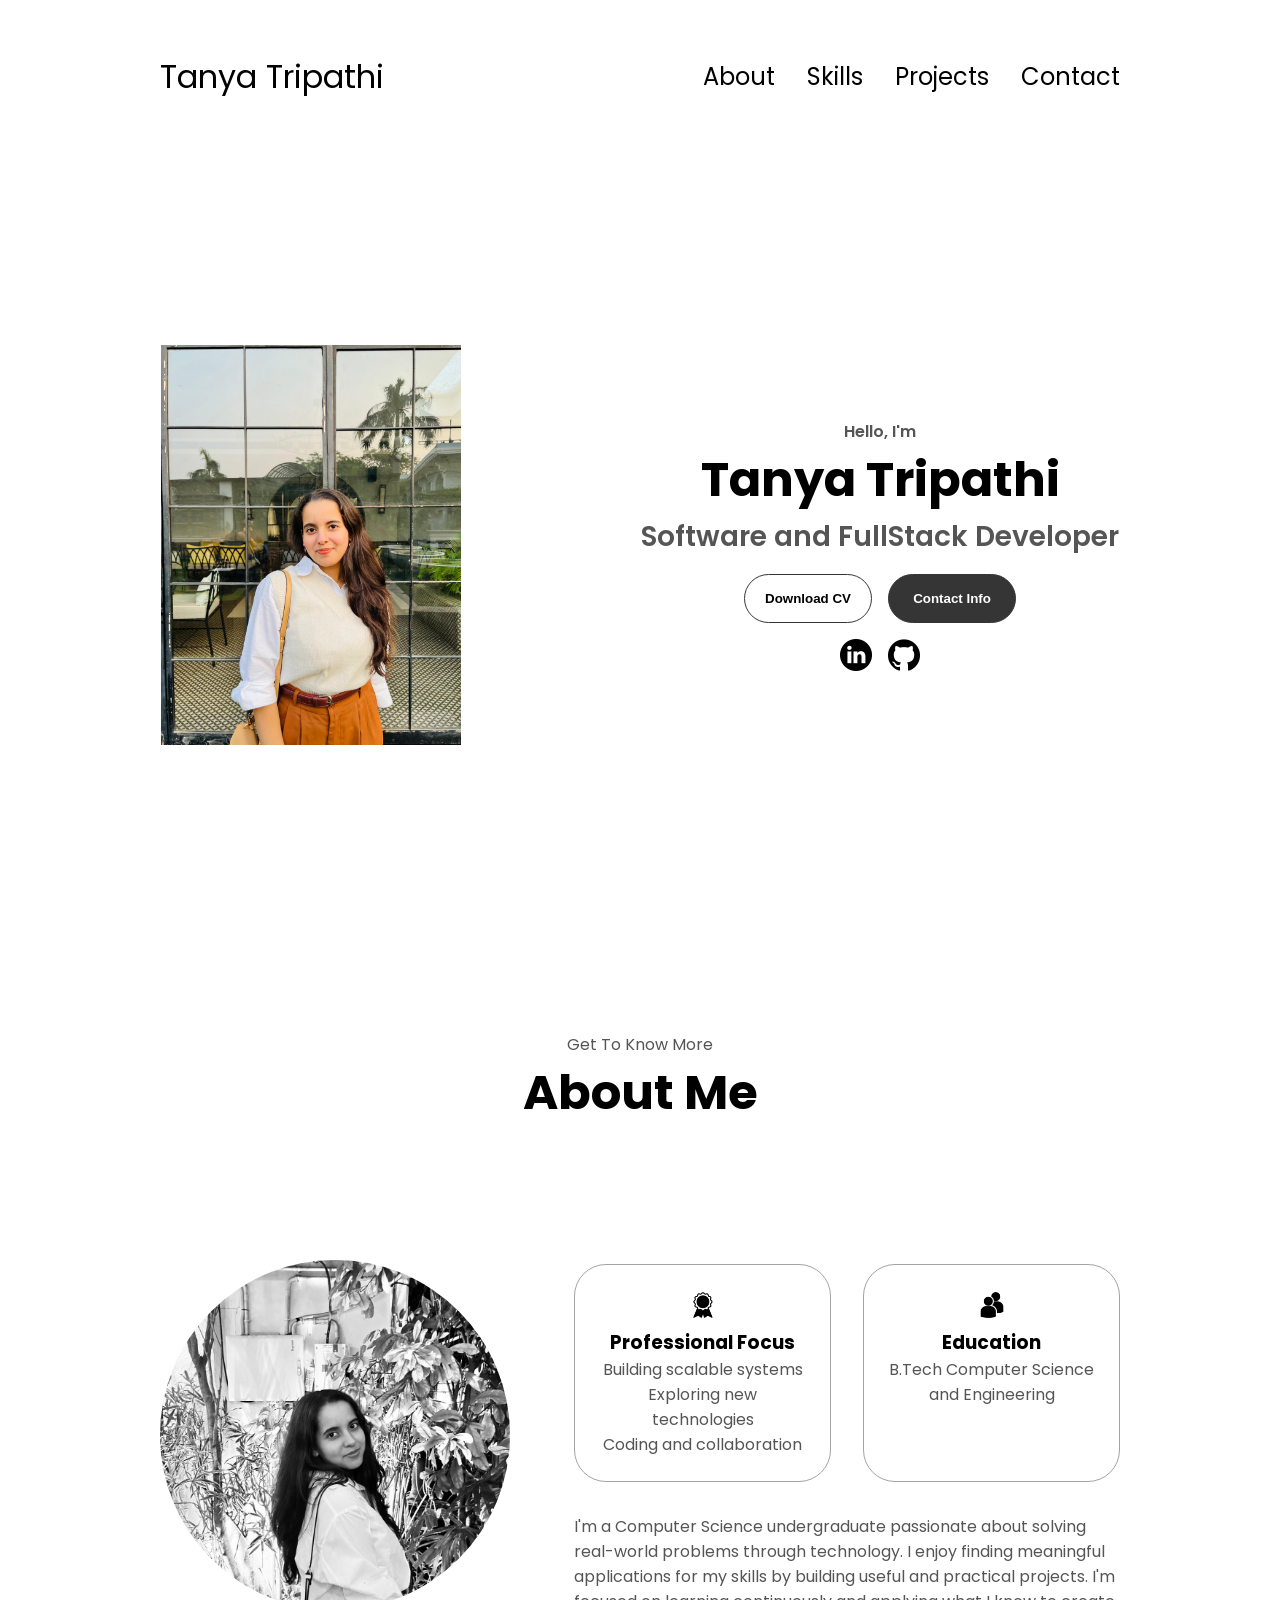
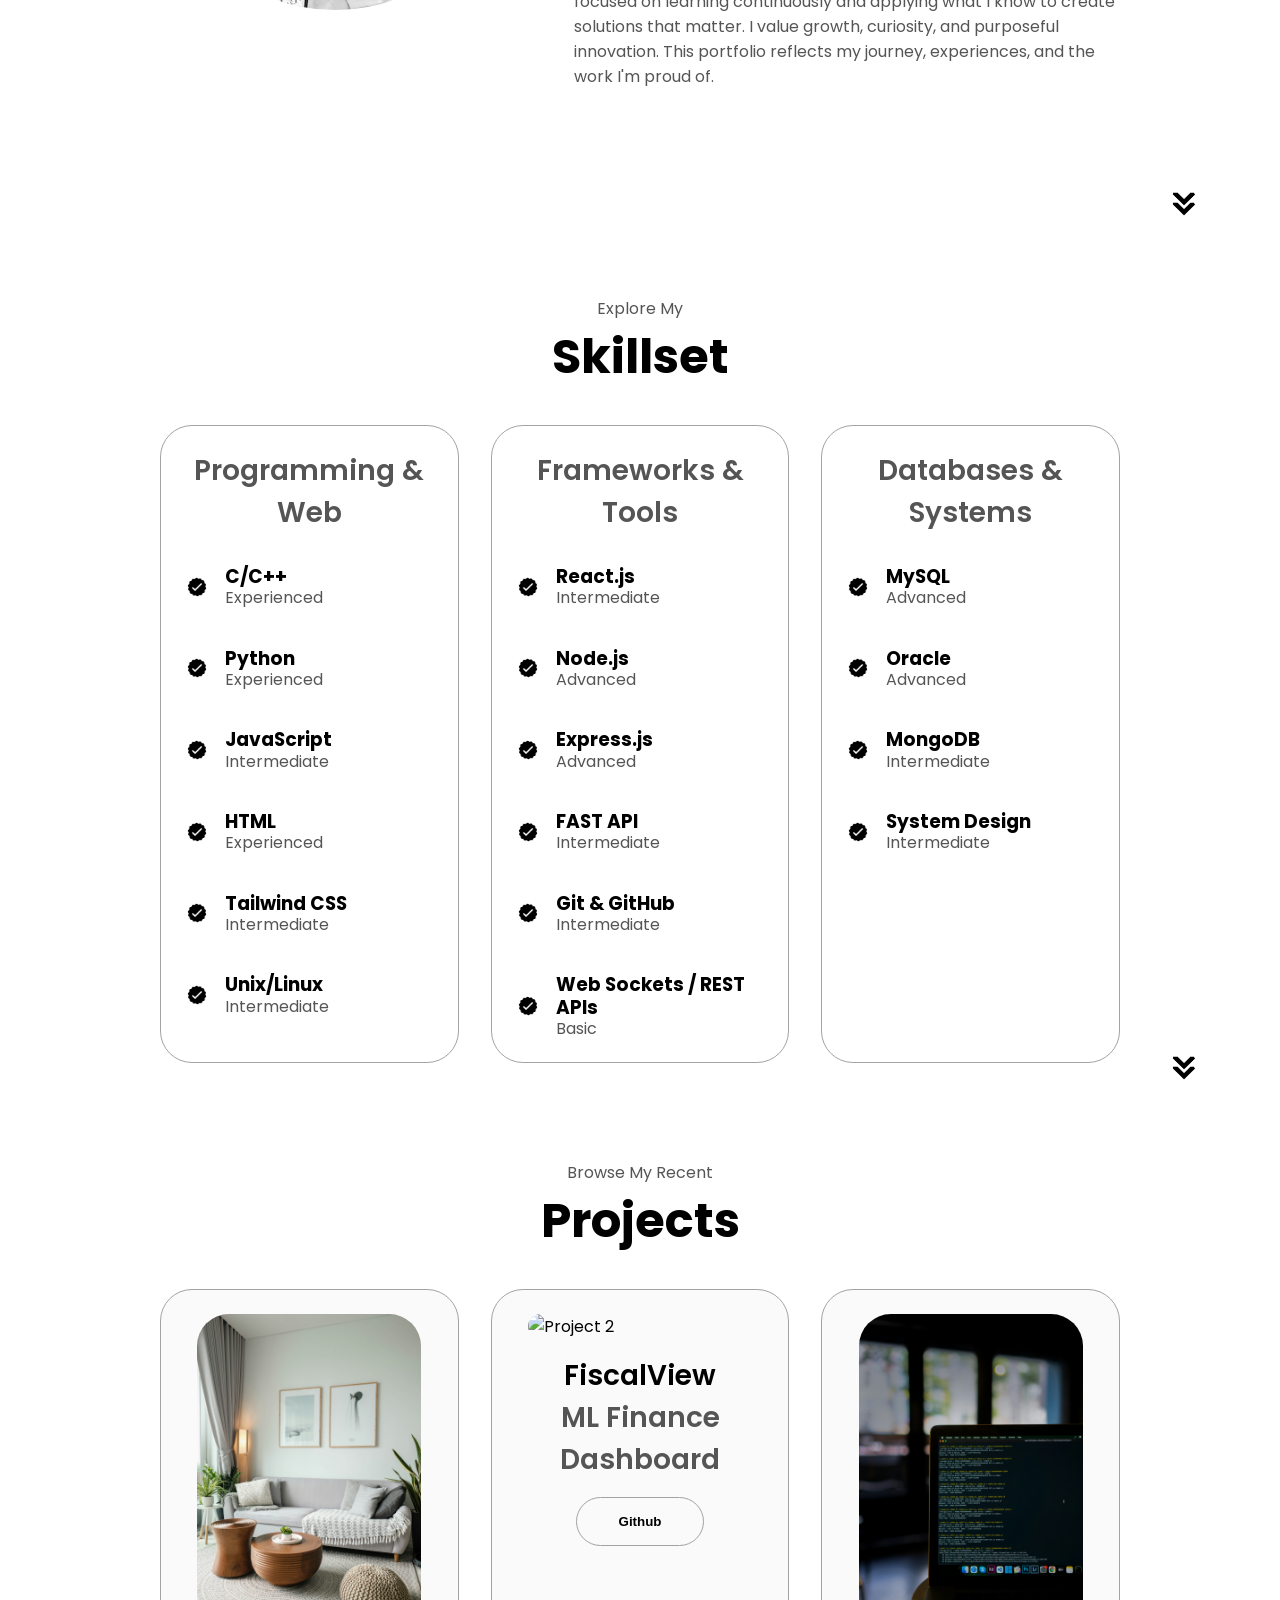
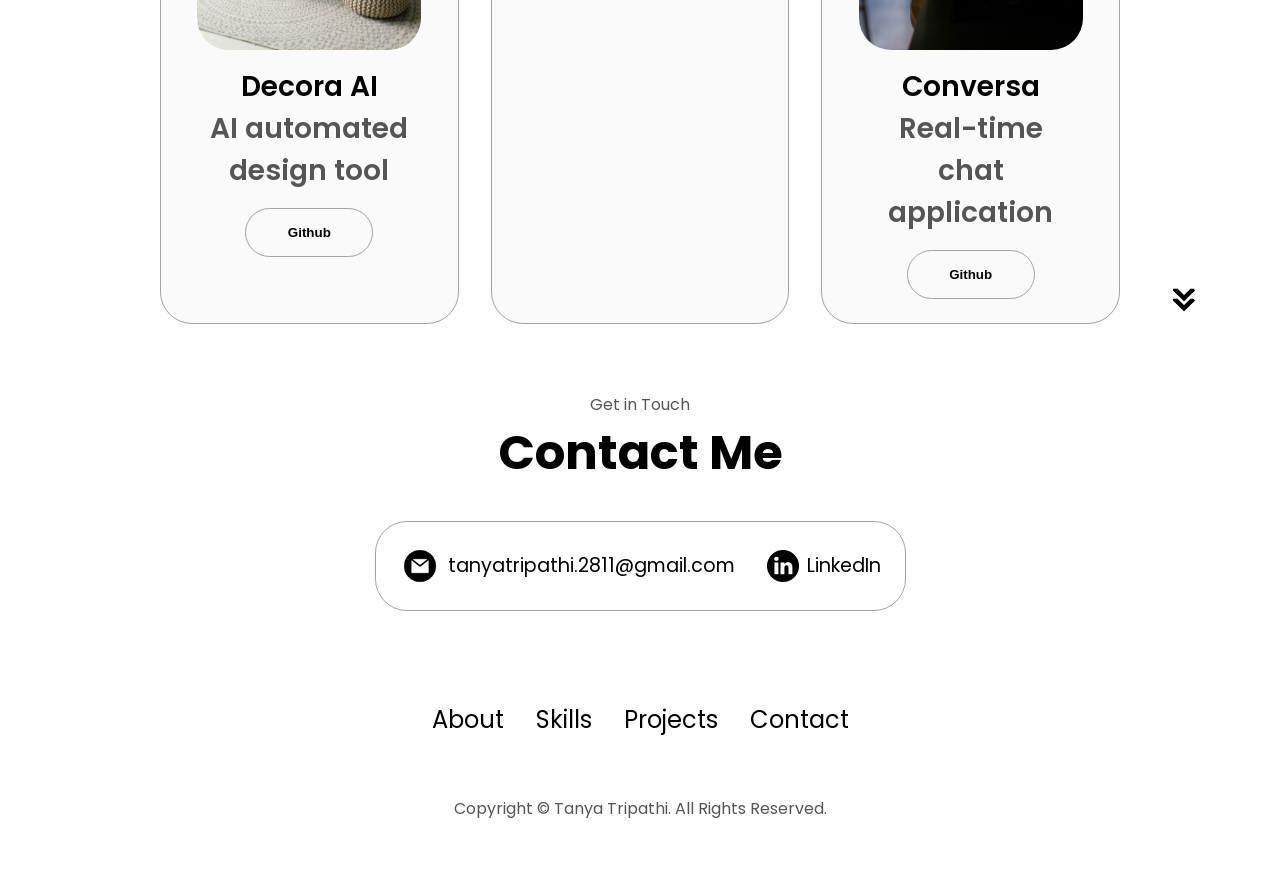
==== index.html @ eac54f80 "Updated portfolio files" ====
<!DOCTYPE html>
<html lang="en">
  <head>
    <meta charset="UTF-8" />
    <meta http-equiv="X-UA-Compatible" content="IE=edge" />
    <meta name="viewport" content="width=device-width, initial-scale=1.0" />
    <title>My Portfolio</title>
    <link rel="stylesheet" href="style.css" />
    <link rel="stylesheet" href="mediaqueries.css" />
  </head>
  <body>
    <nav id="desktop-nav">
      <div class="logo">Tanya Tripathi</div>
      <div>
        <ul class="nav-links">
          <li><a href="#about">About</a></li>
          <li><a href="#skillset">Skills</a></li>
          <li><a href="#projects">Projects</a></li>
          <li><a href="#contact">Contact</a></li>
        </ul>
      </div>
    </nav>
    <nav id="hamburger-nav">
      <div class="logo">Tanya Tripathi</div>
      <div class="hamburger-menu">
        <div class="hamburger-icon" onclick="toggleMenu()">
          <span></span>
          <span></span>
          <span></span>
        </div>
        <div class="menu-links">
          <li><a href="#about" onclick="toggleMenu()">About</a></li>
          <li><a href="#skillset" onclick="toggleMenu()">Skills</a></li>
          <li><a href="#projects" onclick="toggleMenu()">Projects</a></li>
          <li><a href="#contact" onclick="toggleMenu()">Contact</a></li>
        </div>
      </div>
    </nav>
    <section id="profile">
      <div class="section__pic-container">
        <img src="./assets/pic1.jpg" alt="John Doe profile picture" />
      </div>
      <div class="section__text">
        <p class="section__text__p1">Hello, I'm</p>
        <h1 class="title">Tanya Tripathi</h1>
        <p class="section__text__p2">Software and FullStack Developer</p>
        <div class="btn-container">
          <button
            class="btn btn-color-2"
            onclick="window.open('./assets/Tanya_Tripathi_Resume.pdf')"
          >
          Download CV
          </button>
          <button class="btn btn-color-1" onclick="location.href=''">
            Contact Info
          </button>
        </div>
        <div id="socials-container">
          <img
            src="./assets/linkedin.png"
            alt="My LinkedIn profile"
            class="icon"
            onclick="location.href='https://www.linkedin.com/in/tanya-tripathi280803/'"
            
          />
          <img
            src="./assets/github.png"
            alt="My Github profile"
            class="icon"
            onclick="location.href='https://github.com/TANYATRIPATHI123'"
          />
        </div>
      </div>
    </section>
    <section id="about">
      <p class="section__text__p1">Get To Know More</p>
      <h1 class="title">About Me</h1>
      <div class="section-container">
        <div class="section__pic-container">
          <img
            src="./assets/pic2.jpg"
            alt="Profile picture"
            class="about-pic"
          />
        </div>
        <div class="about-details-container">
          <div class="about-containers">
            <div class="details-container">
              <img
                src="./assets/experience.png"
                alt="Experience icon"
                class="icon"
              />
              <h3>Professional Focus</h3>
              <p>Building scalable systems<br/>Exploring new technologies<br/>Coding and collaboration</p>
            </div>
            <div class="details-container">
              <img
                src="./assets/education.png"
                alt="Education icon"
                class="icon"
              />
              <h3>Education</h3>
              <p>B.Tech Computer Science and Engineering</p>
            </div>
          </div>
          <div class="text-container">
            <p>
              I'm a Computer Science undergraduate passionate about solving real-world problems through technology. 
              I enjoy finding meaningful applications for my skills by building useful and practical projects.
              I'm focused on learning continuously and applying what I know to create solutions that matter.
              I value growth, curiosity, and purposeful innovation. 
              This portfolio reflects my journey, experiences, and the work I'm proud of.
            </p>
          </div>
        </div>
      </div>
      <img
        src="./assets/arrow.png"
        alt="Arrow icon"
        class="icon arrow"
        onclick="location.href='./#experience'"
      />
    </section>
    <section id="experience">
  <p class="section__text__p1">Explore My</p>
  <h1 class="title">Skillset</h1>
  <div class="experience-details-container">
    <div class="about-containers">
      
      <!-- Programming & Web Technologies -->
      <div class="details-container">
        <h2 class="experience-sub-title">Programming & Web</h2>
        <div class="article-container">
          <article>
            <img src="./assets/checkmark.png" alt="Experience icon" class="icon" />
            <div>
              <h3>C/C++</h3>
              <p>Experienced</p>
            </div>
          </article>
          <article>
            <img src="./assets/checkmark.png" alt="Experience icon" class="icon" />
            <div>
              <h3>Python</h3>
              <p>Experienced</p>
            </div>
          </article>
          <article>
            <img src="./assets/checkmark.png" alt="Experience icon" class="icon" />
            <div>
              <h3>JavaScript</h3>
              <p>Intermediate</p>
            </div>
          </article>
          <article>
            <img src="./assets/checkmark.png" alt="Experience icon" class="icon" />
            <div>
              <h3>HTML</h3>
              <p>Experienced</p>
            </div>
          </article>
          <article>
            <img src="./assets/checkmark.png" alt="Experience icon" class="icon" />
            <div>
              <h3>Tailwind CSS</h3>
              <p>Intermediate</p>
            </div>
          </article>
          <article>
            <img src="./assets/checkmark.png" alt="Experience icon" class="icon" />
            <div>
              <h3>Unix/Linux</h3>
              <p>Intermediate</p>
            </div>
          </article>
        </div>
      </div>

      <!-- Frameworks & Tools -->
      <div class="details-container">
        <h2 class="experience-sub-title">Frameworks & Tools</h2>
        <div class="article-container">
          <article>
            <img src="./assets/checkmark.png" alt="Experience icon" class="icon" />
            <div>
              <h3>React.js</h3>
              <p>Intermediate</p>
            </div>
          </article>
          <article>
            <img src="./assets/checkmark.png" alt="Experience icon" class="icon" />
            <div>
              <h3>Node.js</h3>
              <p>Advanced</p>
            </div>
          </article>
          <article>
            <img src="./assets/checkmark.png" alt="Experience icon" class="icon" />
            <div>
              <h3>Express.js</h3>
              <p>Advanced</p>
            </div>
          </article>
          <article>
            <img src="./assets/checkmark.png" alt="Experience icon" class="icon" />
            <div>
              <h3>FAST API</h3>
              <p>Intermediate</p>
            </div>
          </article>
          <article>
            <img src="./assets/checkmark.png" alt="Experience icon" class="icon" />
            <div>
              <h3>Git & GitHub</h3>
              <p>Intermediate</p>
            </div>
          </article>
          <article>
            <img src="./assets/checkmark.png" alt="Experience icon" class="icon" />
            <div>
              <h3>Web Sockets / REST APIs</h3>
              <p>Basic</p>
            </div>
          </article>
        </div>
      </div>

      <!-- Databases & Systems -->
      <div class="details-container">
        <h2 class="experience-sub-title">Databases & Systems</h2>
        <div class="article-container">
          <article>
            <img src="./assets/checkmark.png" alt="Experience icon" class="icon" />
            <div>
              <h3>MySQL</h3>
              <p>Advanced</p>
            </div>
          </article>
          <article>
            <img src="./assets/checkmark.png" alt="Experience icon" class="icon" />
            <div>
              <h3>Oracle</h3>
              <p>Advanced</p>
            </div>
          </article>
          <article>
            <img src="./assets/checkmark.png" alt="Experience icon" class="icon" />
            <div>
              <h3>MongoDB</h3>
              <p>Intermediate</p>
            </div>
          </article>
          <article>
            <img src="./assets/checkmark.png" alt="Experience icon" class="icon" />
            <div>
              <h3>System Design</h3>
              <p>Intermediate</p>
            </div>
          </article>
        </div>
      </div>

    </div>
  </div>

  <img
    src="./assets/arrow.png"
    alt="Arrow icon"
    class="icon arrow"
    onclick="location.href='./#projects'"
  />
</section>

    <section id="projects">
      <p class="section__text__p1">Browse My Recent</p>
      <h1 class="title">Projects</h1>
      <div class="experience-details-container">
        <div class="about-containers">
          <div class="details-container color-container">
            <div class="article-container">
              <img
                src="./assets/project-1.jpg"
                alt="Project 1"
                class="project-img"
              />
            </div>
            <h2 class="experience-sub-title project-title">Decora AI<br/><p>AI automated design tool</p></h2>
            <div class="btn-container">
              <button
                class="btn btn-color-2 project-btn"
                onclick="location.href='https://github.com/TANYATRIPATHI123/DecoraAI'"
              >
                Github
              </button>
            </div>
          </div>
          <div class="details-container color-container">
            <div class="article-container">
              <img
                src="./assets/project-2.jpg"
                alt="Project 2"
                class="project-img"
              />
            </div>
            <h2 class="experience-sub-title project-title">FiscalView<br/><p>ML Finance Dashboard</p></h2>
            <div class="btn-container">
              <button
                class="btn btn-color-2 project-btn"
                onclick="location.href='https://github.com/TANYATRIPATHI123/FINANCE_DASHBOARD'"
              >
                Github
              </button>
            </div>
          </div>
          <div class="details-container color-container">
            <div class="article-container">
              <img
                src="./assets/project-3.jpg"
                alt="Project 3"
                class="project-img"
              />
            </div>
            <h2 class="experience-sub-title project-title">Conversa<br/><p>Real-time chat application</p></h2>
            <div class="btn-container">
              <button
                class="btn btn-color-2 project-btn"
                onclick="location.href='https://github.com/TANYATRIPATHI123/Conversa'"
              >
                Github
              </button>
            </div>
          </div>
        </div>
      </div>
      <img
        src="./assets/arrow.png"
        alt="Arrow icon"
        class="icon arrow"
        onclick="location.href='./#contact'"
      />
    </section>
    <section id="contact">
      <p class="section__text__p1">Get in Touch</p>
      <h1 class="title">Contact Me</h1>
      <div class="contact-info-upper-container">
        <div class="contact-info-container">
          <img
            src="./assets/email.png"
            alt="Email icon"
            class="icon contact-icon email-icon"
          />
          <p><a href="mailto:examplemail@gmail.com">tanyatripathi.2811@gmail.com</a></p>
        </div>
        <div class="contact-info-container">
          <img
            src="./assets/linkedin.png"
            alt="LinkedIn icon"
            class="icon contact-icon"
          />
          <p><a href="https://www.linkedin.com/in/tanya-tripathi280803/">LinkedIn</a></p>
        </div>
      </div>
    </section>
    <footer>
      <nav>
        <div class="nav-links-container">
          <ul class="nav-links">
            <li><a href="#about">About</a></li>
            <li><a href="#skillset">Skills</a></li>
            <li><a href="#projects">Projects</a></li>
            <li><a href="#contact">Contact</a></li>
          </ul>
        </div>
      </nav>
      <p>Copyright &#169; Tanya Tripathi. All Rights Reserved.</p>
    </footer>
    <script src="script.js"></script>
  </body>
</html>
---- style.css ----
/* GENERAL */

@import url("https://fonts.googleapis.com/css2?family=Poppins:wght@300;400;500;600&display=swap");

* {
  margin: 0;
  padding: 0;
}

body {
  font-family: "Poppins", sans-serif;
}

html {
  scroll-behavior: smooth;
}

p {
  color: rgb(85, 85, 85);
}

/* TRANSITION */

a,
.btn {
  transition: all 300ms ease;
}

/* DESKTOP NAV */

nav,
.nav-links {
  display: flex;
}

nav {
  justify-content: space-around;
  align-items: center;
  height: 17vh;
}

.nav-links {
  gap: 2rem;
  list-style: none;
  font-size: 1.5rem;
}

a {
  color: black;
  text-decoration: none;
  text-decoration-color: white;
}

a:hover {
  color: grey;
  text-decoration: underline;
  text-underline-offset: 1rem;
  text-decoration-color: rgb(181, 181, 181);
}

.logo {
  font-size: 2rem;
}

.logo:hover {
  cursor: default;
}

/* HAMBURGER MENU */

#hamburger-nav {
  display: none;
}

.hamburger-menu {
  position: relative;
  display: inline-block;
}

.hamburger-icon {
  display: flex;
  flex-direction: column;
  justify-content: space-between;
  height: 24px;
  width: 30px;
  cursor: pointer;
}

.hamburger-icon span {
  width: 100%;
  height: 2px;
  background-color: black;
  transition: all 0.3 ease-in-out;
}

.menu-links {
  position: absolute;
  top: 100%;
  right: 0;
  background-color: white;
  width: fit-content;
  max-height: 0;
  overflow: hidden;
  transition: all 0.3 ease-in-out;
}

.menu-links a {
  display: block;
  padding: 10px;
  text-align: center;
  font-size: 1.5rem;
  color: black;
  text-decoration: none;
  transition: all 0.3 ease-in-out;
}

.menu-links li {
  list-style: none;
}

.menu-links.open {
  max-height: 300px;
}

.hamburger-icon.open span:first-child {
  transform: rotate(45deg) translate(10px, 5px);
}

.hamburger-icon.open span:nth-child(2) {
  opacity: 0;
}

.hamburger-icon.open span:last-child {
  transform: rotate(-45deg) translate(10px, -5px);
}

.hamburger-icon span:first-child {
  transform: none;
}

.hamburger-icon span:first-child {
  opacity: 1;
}

.hamburger-icon span:first-child {
  transform: none;
}

/* SECTIONS */

section {
  padding-top: 4vh;
  height: 96vh;
  margin: 0 10rem;
  box-sizing: border-box;
  min-height: fit-content;
}

.section-container {
  display: flex;
}

/* PROFILE SECTION */

#profile {
  display: flex;
  justify-content: center;
  gap: 5rem;
  height: 80vh;
}

.section__pic-container {
  display: flex;
  height: 400px;
  width: 400px;
  margin: auto 0;
}

.section__text {
  align-self: center;
  text-align: center;
}

.section__text p {
  font-weight: 600;
}

.section__text__p1 {
  text-align: center;
}

.section__text__p2 {
  font-size: 1.75rem;
  margin-bottom: 1rem;
}

.title {
  font-size: 3rem;
  text-align: center;
}

#socials-container {
  display: flex;
  justify-content: center;
  margin-top: 1rem;
  gap: 1rem;
}

/* ICONS */

.icon {
  cursor: pointer;
  height: 2rem;
}

/* BUTTONS */

.btn-container {
  display: flex;
  justify-content: center;
  gap: 1rem;
}

.btn {
  font-weight: 600;
  transition: all 300ms ease;
  padding: 1rem;
  width: 8rem;
  border-radius: 2rem;
}

.btn-color-1,
.btn-color-2 {
  border: rgb(53, 53, 53) 0.1rem solid;
}

.btn-color-1:hover,
.btn-color-2:hover {
  cursor: pointer;
}

.btn-color-1,
.btn-color-2:hover {
  background: rgb(53, 53, 53);
  color: white;
}

.btn-color-1:hover {
  background: rgb(0, 0, 0);
}

.btn-color-2 {
  background: none;
}

.btn-color-2:hover {
  border: rgb(255, 255, 255) 0.1rem solid;
}

.btn-container {
  gap: 1rem;
}

/* ABOUT SECTION */

#about {
  position: relative;
}

.about-containers {
  gap: 2rem;
  margin-bottom: 2rem;
  margin-top: 2rem;
}

.about-details-container {
  justify-content: center;
  flex-direction: column;
}

.about-containers,
.about-details-container {
  display: flex;
}

.about-pic {
  border-radius: 50%;
  width: 350px;  
  height: 350px;  
  object-fit: cover; 
}


.arrow {
  position: absolute;
  right: -5rem;
  bottom: 2.5rem;
}

.details-container {
  padding: 1.5rem;
  flex: 1;
  background: white;
  border-radius: 2rem;
  border: rgb(53, 53, 53) 0.1rem solid;
  border-color: rgb(163, 163, 163);
  text-align: center;
}

.section-container {
  gap: 4rem;
  height: 80%;
}

.section__pic-container {
  height: 400px;
  width: 400px;
  margin: auto 0;
}

/* EXPERIENCE SECTION */

#experience {
  position: relative;
}

.experience-sub-title {
  color: rgb(85, 85, 85);
  font-weight: 600;
  font-size: 1.75rem;
  margin-bottom: 2rem;
}

.experience-details-container {
  display: flex;
  justify-content: center;
  flex-direction: column;
}

.article-container {
  display: flex;
  text-align: initial;
  flex-wrap: wrap;
  flex-direction: row;
  gap: 2.5rem;
  justify-content: space-around;
}

article {
  display: flex;
  align-items: center;
  gap: 1rem;
  width: 100%;
}

article .icon {
  width: 24px;
  height: 24px;
  flex-shrink: 0;
  object-fit: contain; /* Ensures image doesn't stretch */
}

article div {
  display: flex;
  flex-direction: column;
  justify-content: center;
  line-height: 1.2; /* Prevents extra vertical space */
}

article h3, article p {
  margin: 0; /* Remove default spacing */
  padding: 0;
}

/* PROJECTS SECTION */

#projects {
  position: relative;
}

.color-container {
  border-color: rgb(163, 163, 163);
  background: rgb(250, 250, 250);
}

.project-img {
  border-radius: 2rem;
  width: 90%;
  height: 90%;
}

.project-title {
  margin: 1rem;
  color: black;
}

.project-btn {
  color: black;
  border-color: rgb(163, 163, 163);
}

/* CONTACT */

#contact {
  display: flex;
  justify-content: center;
  flex-direction: column;
  height: 70vh;
}

.contact-info-upper-container {
  display: flex;
  justify-content: center;
  border-radius: 2rem;
  border: rgb(53, 53, 53) 0.1rem solid;
  border-color: rgb(163, 163, 163);
  background: (250, 250, 250);
  margin: 2rem auto;
  padding: 0.5rem;
}

.contact-info-container {
  display: flex;
  align-items: center;
  justify-content: center;
  gap: 0.5rem;
  margin: 1rem;
}

.contact-info-container p {
  font-size: larger;
}

.contact-icon {
  cursor: default;
}

.email-icon {
  height: 2.5rem;
}

/* FOOTER SECTION */

footer {
  height: 26vh;
  margin: 0 1rem;
}

footer p {
  text-align: center;
}
---- mediaqueries.css ----
@media screen and (max-width: 1400px) {
  #profile {
    height: 83vh;
    margin-bottom: 6rem;
  }
  .about-containers {
    flex-wrap: wrap;
  }
  #contact,
  #projects {
    height: fit-content;
  }
}

@media screen and (max-width: 1200px) {
  #desktop-nav {
    display: none;
  }
  #hamburger-nav {
    display: flex;
  }
  #experience,
  .experience-details-container {
    margin-top: 2rem;
  }
  #profile,
  .section-container {
    display: block;
  }
  .arrow {
    display: none;
  }
  section,
  .section-container {
    height: fit-content;
  }
  section {
    margin: 0 5%;
  }
  .section__pic-container {
    width: 275px;
    height: 275px;
    margin: 0 auto 2rem;
  }
  .about-containers {
    margin-top: 0;
  }
}

@media screen and (max-width: 600px) {
  #contact,
  footer {
    height: 40vh;
  }
  #profile {
    height: 83vh;
    margin-bottom: 0;
  }
  article {
    font-size: 1rem;
  }
  footer nav {
    height: fit-content;
    margin-bottom: 2rem;
  }
  .about-containers,
  .contact-info-upper-container,
  .btn-container {
    flex-wrap: wrap;
  }
  .contact-info-container {
    margin: 0;
  }
  .contact-info-container p,
  .nav-links li a {
    font-size: 1rem;
  }
  .experience-sub-title {
    font-size: 1.25rem;
  }
  .logo {
    font-size: 1.5rem;
  }
  .nav-links {
    flex-direction: column;
    gap: 0.5rem;
    text-align: center;
  }
  .section__pic-container {
    width: auto;
    height: 46vw;
    justify-content: center;
  }
  .section__text__p2 {
    font-size: 1.25rem;
  }
  .title {
    font-size: 2rem;
  }
  .text-container {
    text-align: justify;
  }
}
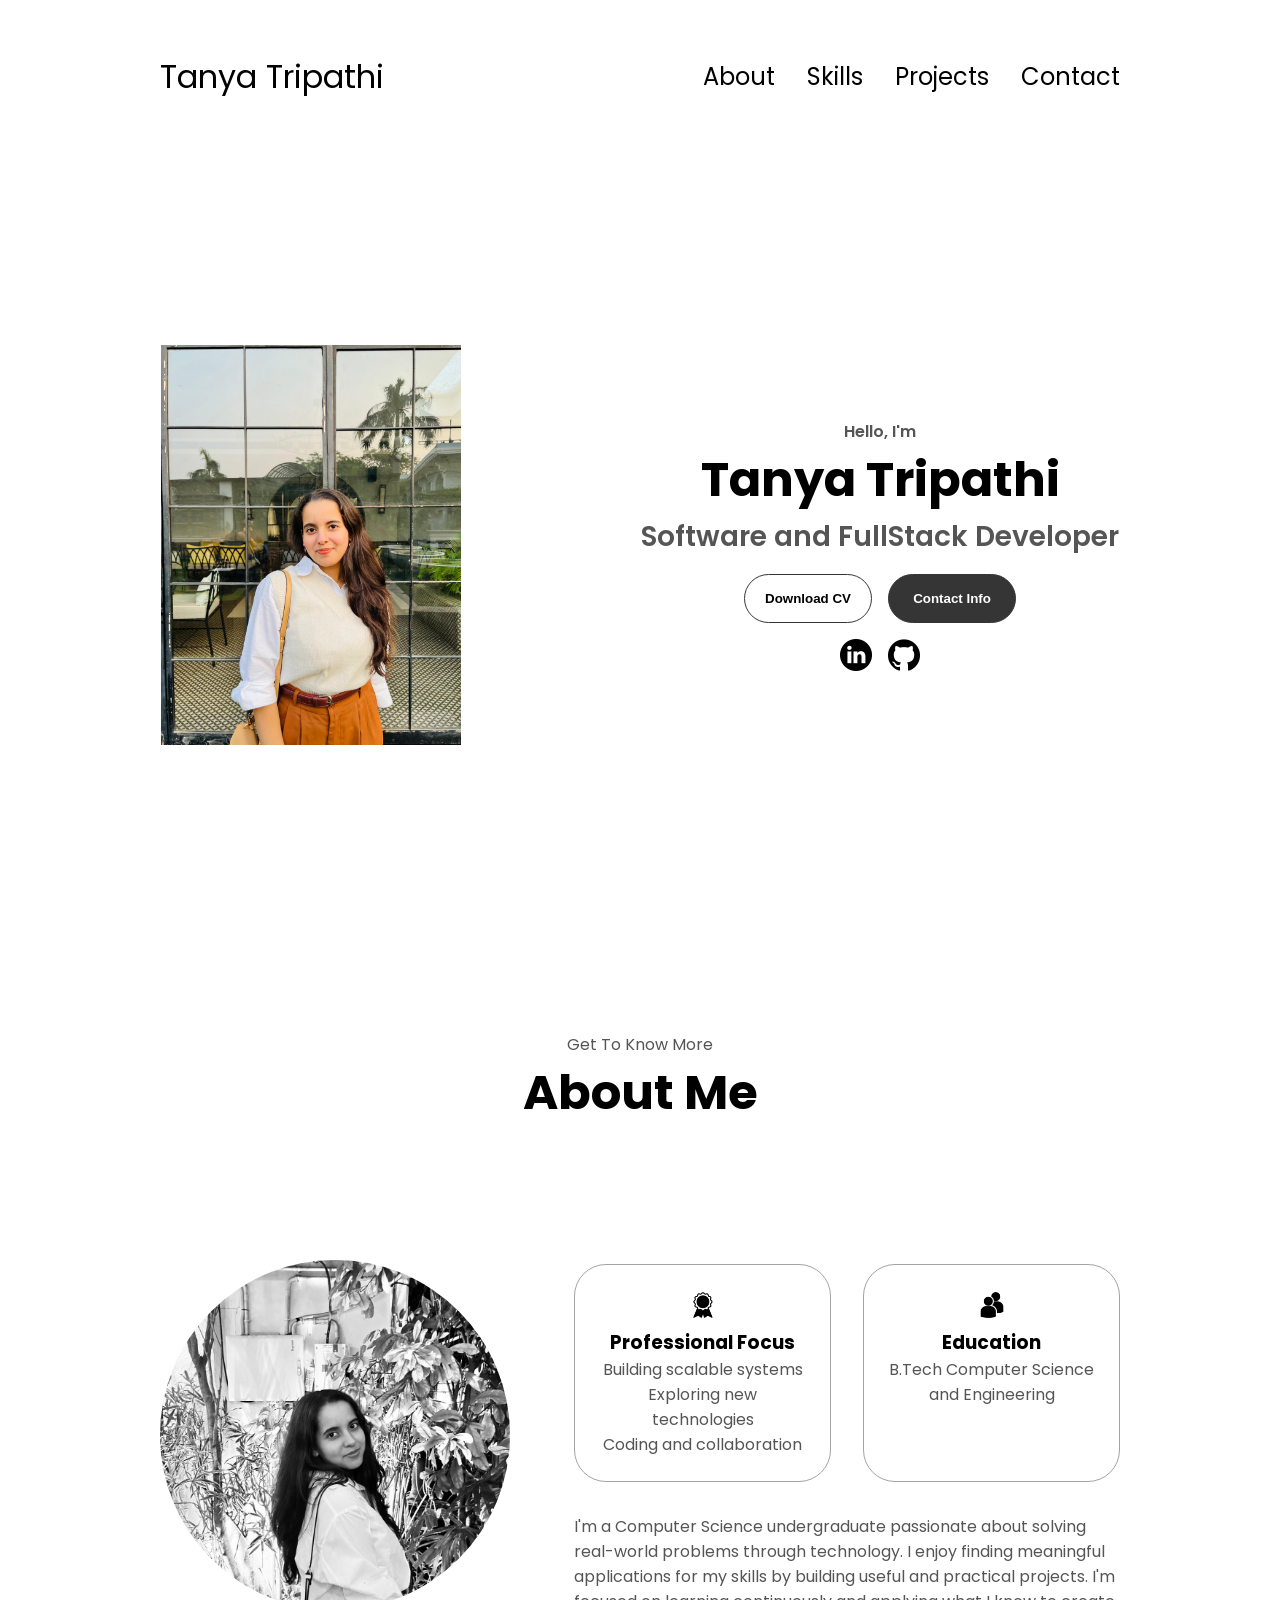
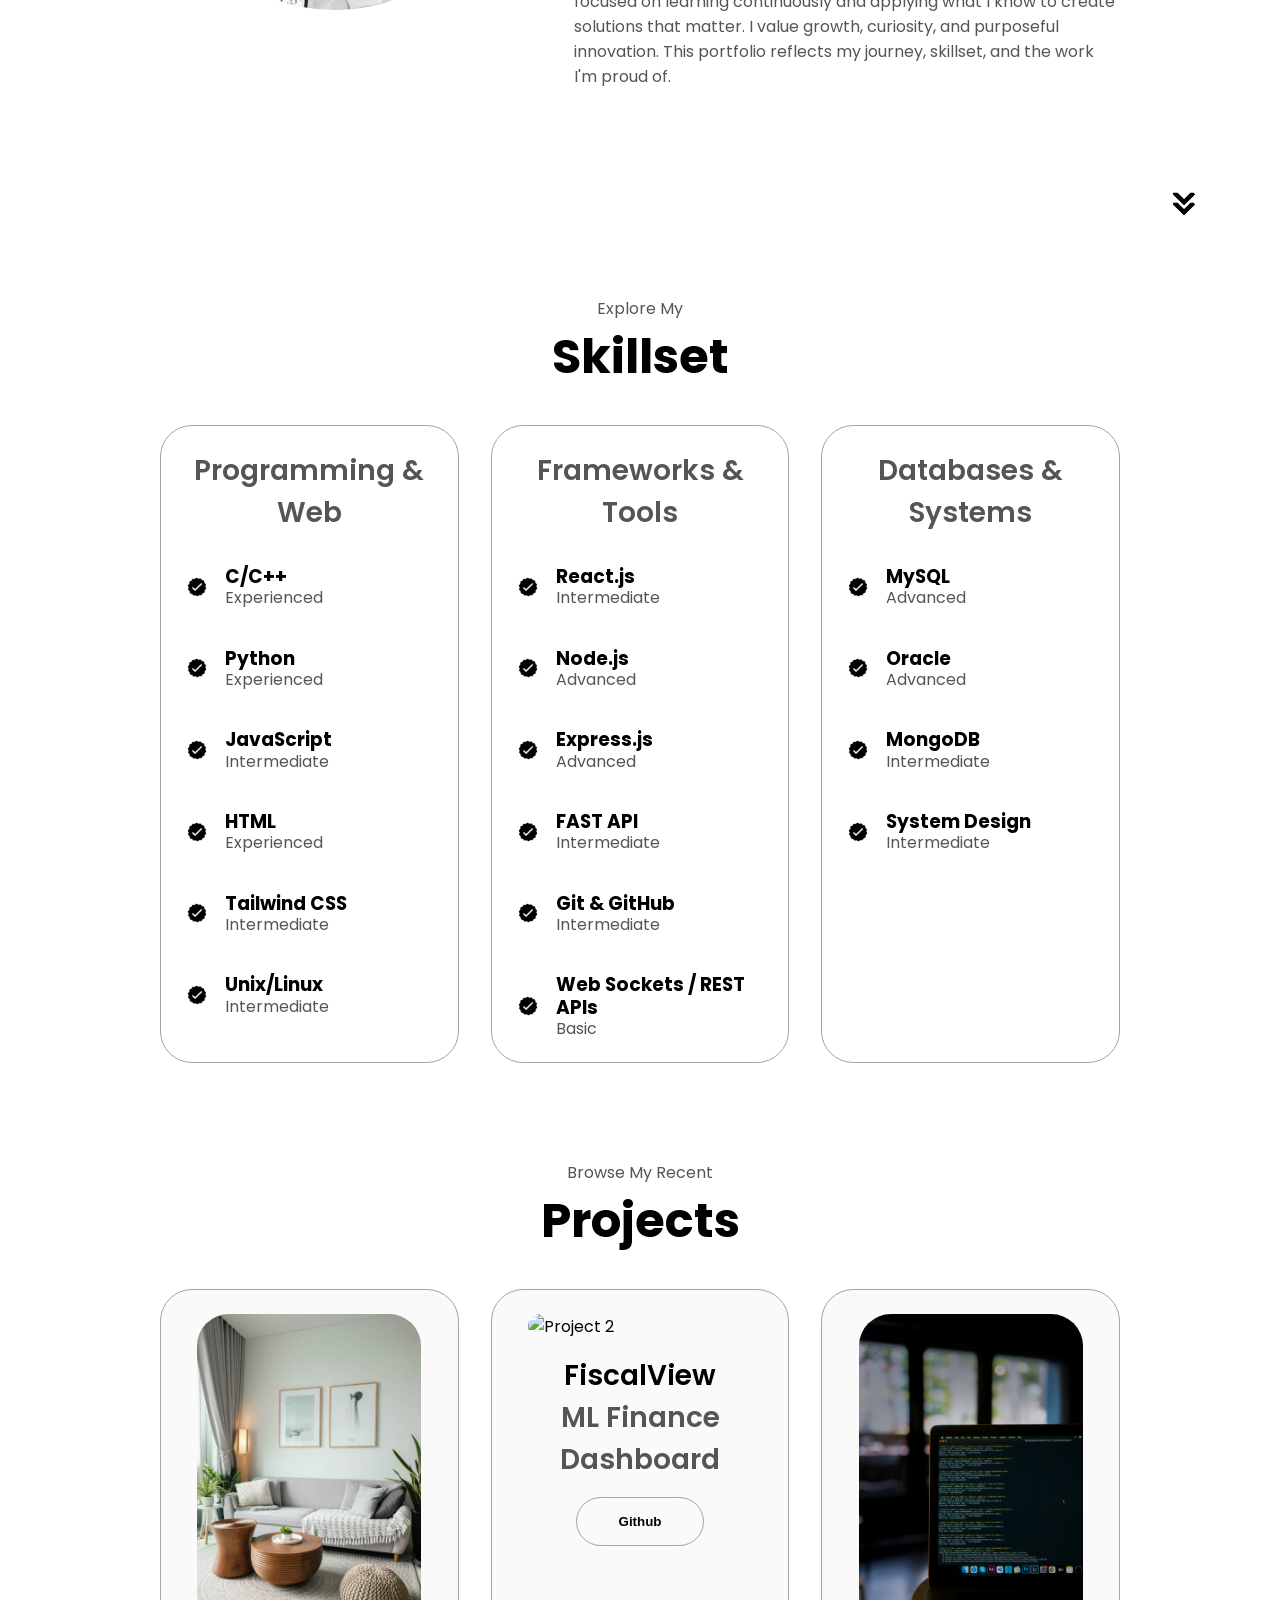
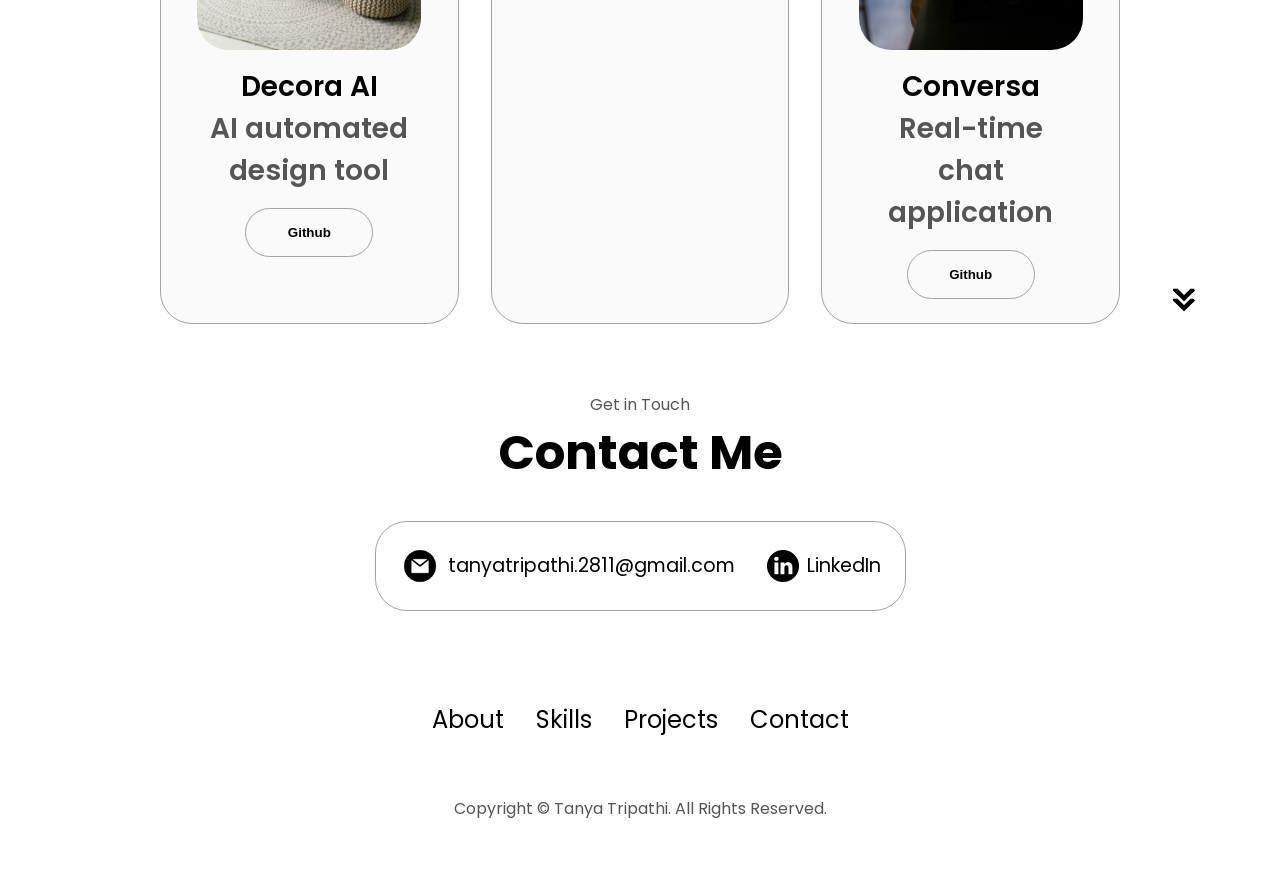
==== commit 4d066ea1: "Updated layout and fixed navbar styling" ====
--- a/index.html
+++ b/index.html
@@ -51,7 +51,7 @@
           >
           Download CV
           </button>
-          <button class="btn btn-color-1" onclick="location.href=''">
+          <button class="btn btn-color-1" onclick="location.href='https://www.linkedin.com/in/tanya-tripathi280803/'">
             Contact Info
           </button>
         </div>
@@ -110,7 +110,7 @@
               I enjoy finding meaningful applications for my skills by building useful and practical projects.
               I'm focused on learning continuously and applying what I know to create solutions that matter.
               I value growth, curiosity, and purposeful innovation. 
-              This portfolio reflects my journey, experiences, and the work I'm proud of.
+              This portfolio reflects my journey, skillset, and the work I'm proud of.
             </p>
           </div>
         </div>
@@ -122,7 +122,7 @@
         onclick="location.href='./#experience'"
       />
     </section>
-    <section id="experience">
+    <section id="skillset">
   <p class="section__text__p1">Explore My</p>
   <h1 class="title">Skillset</h1>
   <div class="experience-details-container">
